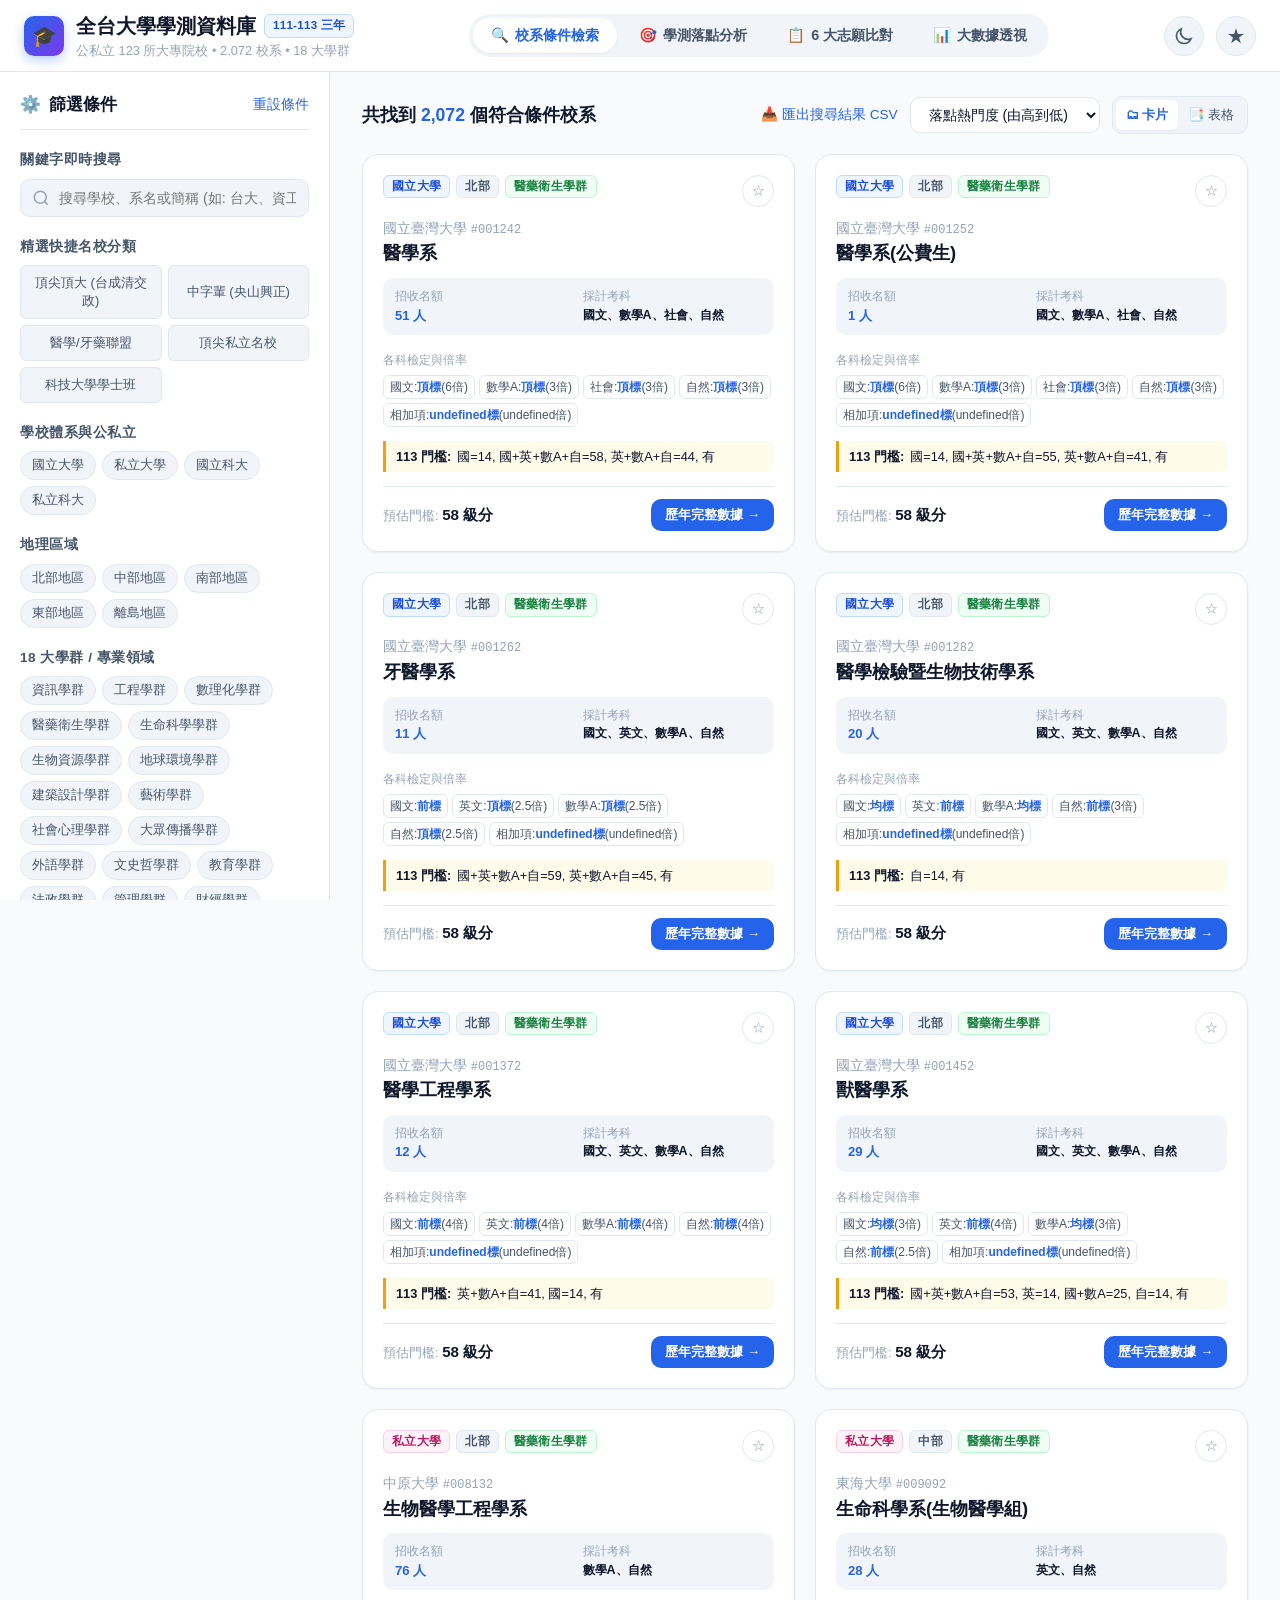
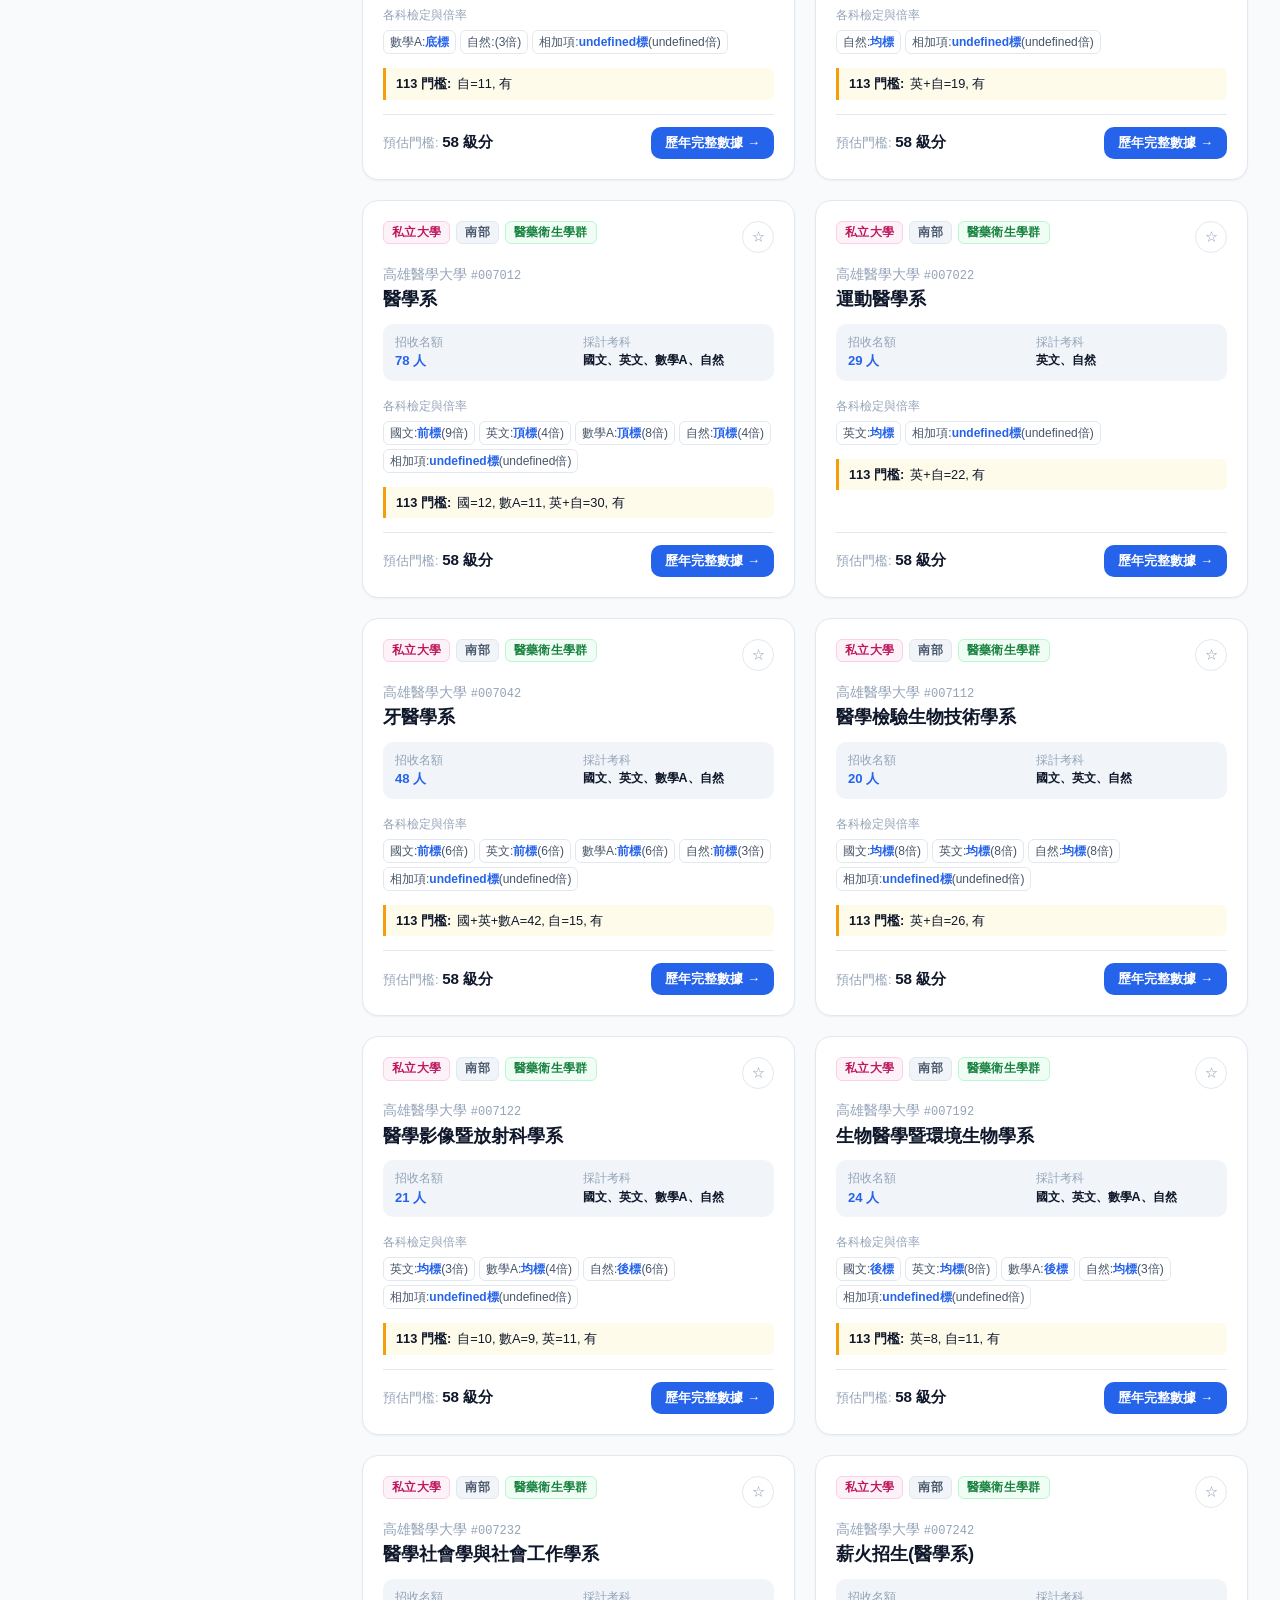
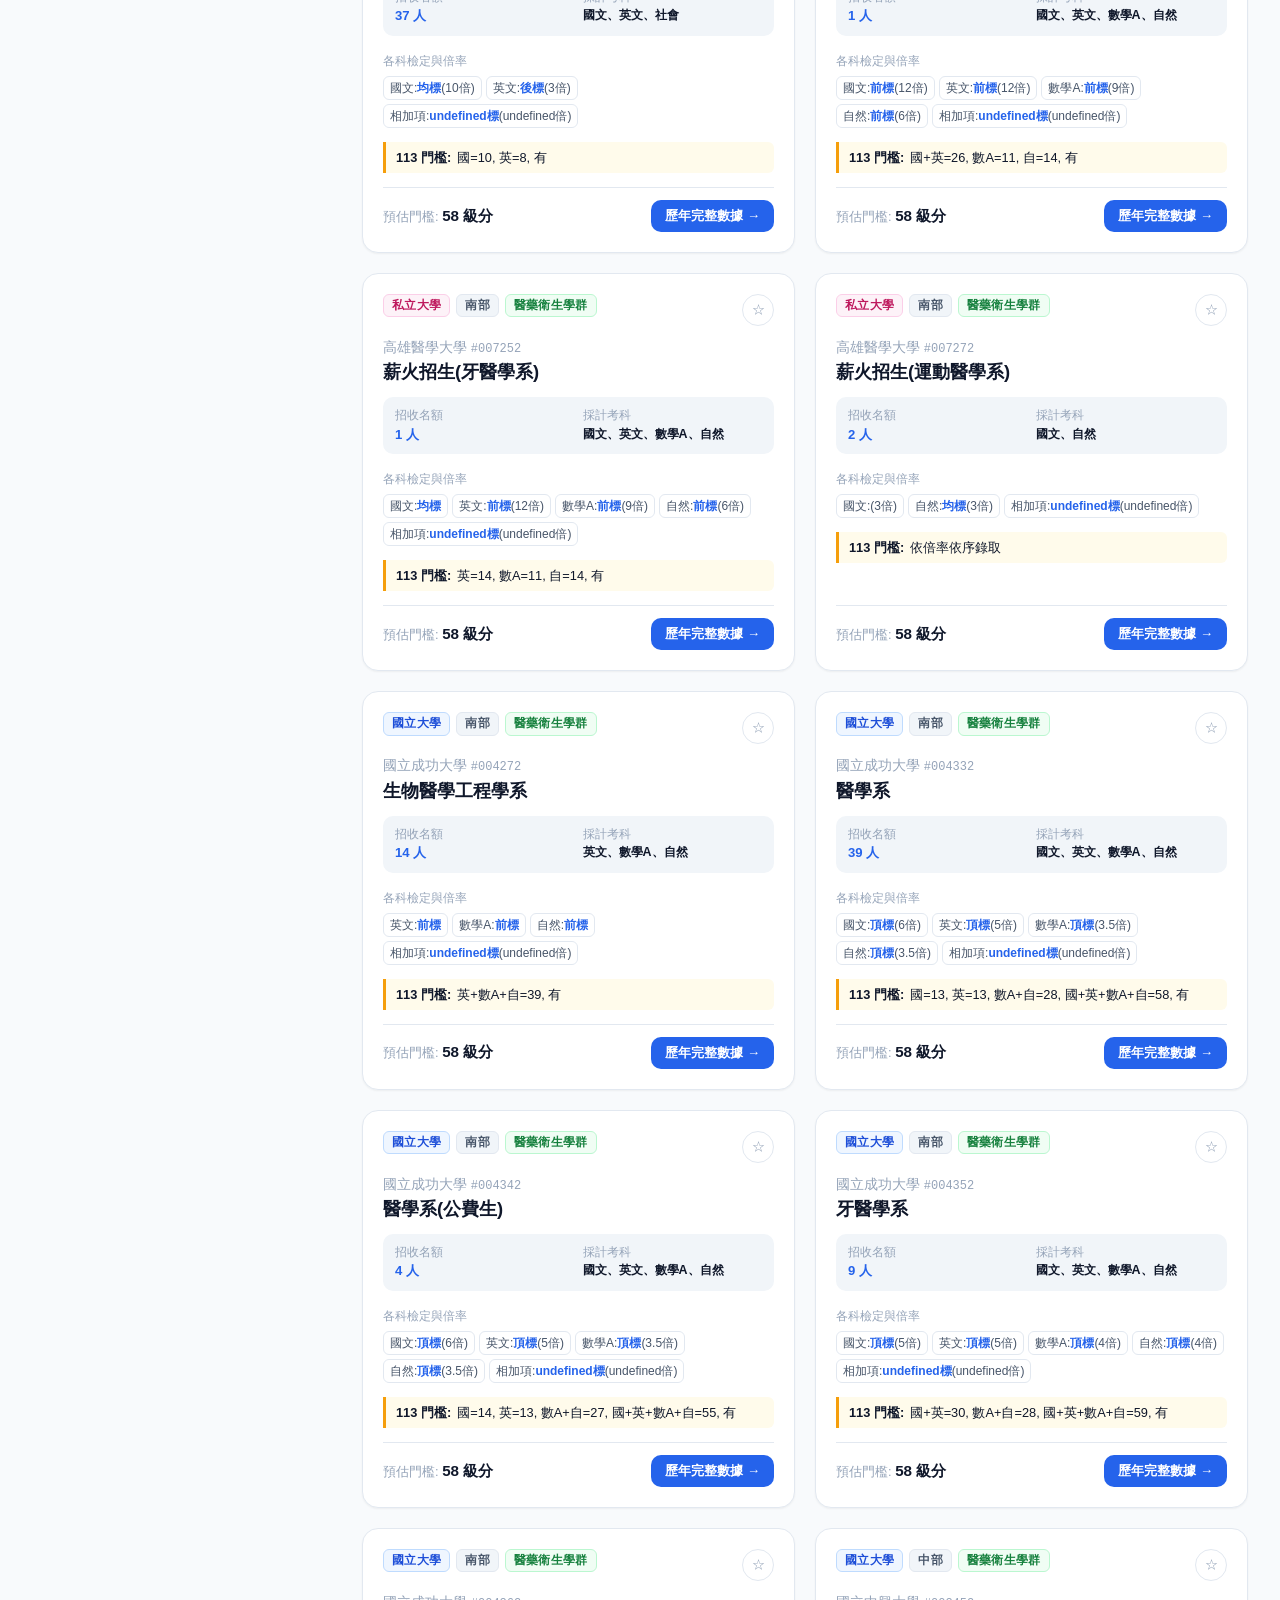
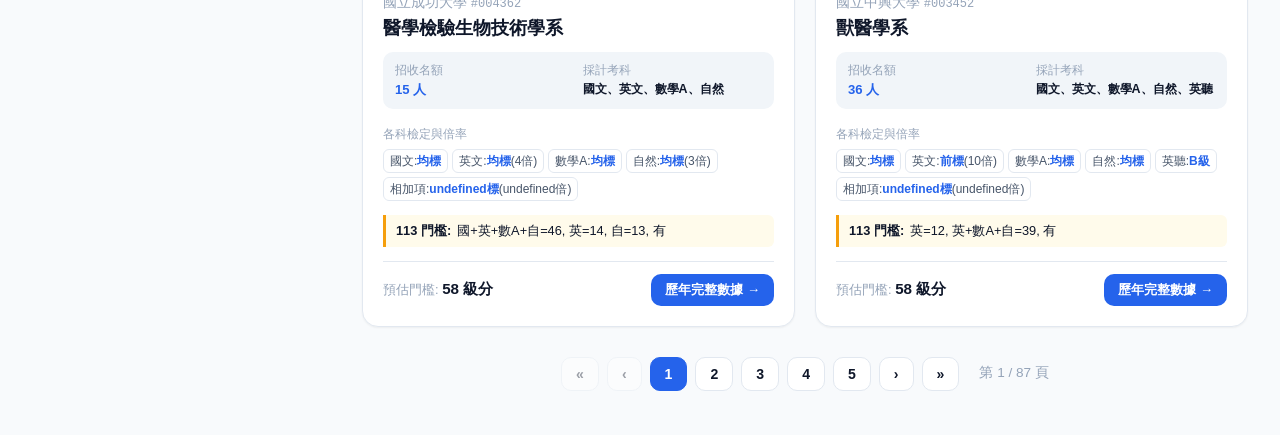
==== index.html @ d37ef6a9 "Add files via upload v2 with index.html" ====
<!DOCTYPE html>
<html lang="zh-TW" data-theme="light">
<head>
  <meta charset="UTF-8">
  <meta name="viewport" content="width=device-width, initial-scale=1.0, maximum-scale=5.0, viewport-fit=cover">
  <title>全台大專院校近三年學測錄取成績與科系標準資料庫</title>
  <meta name="description" content="完整收錄全台123所公私立大學、2,072個科系近三年（111-113學年度）學測檢定標準、篩選倍率、最低錄取門檻與超額篩選級分，提供多樣性條件篩選與智能落點分析。">
  <link rel="stylesheet" href="css/style.css">
  <link rel="icon" href="data:image/svg+xml,<svg xmlns=%22http://www.w3.org/2000/svg%22 viewBox=%220 0 100 100%22><text y=%22.9em%22 font-size=%2290%22>🎓</text></svg>">
</head>
<body>

  <!-- Top Navbar -->
  <header class="navbar">
    <div class="brand">
      <div class="brand-icon">🎓</div>
      <div>
        <div class="brand-title">
          全台大學學測資料庫
          <span class="badge badge-public badge-year">111-113 三年</span>
        </div>
        <div class="brand-subtitle">公私立 123 所大專院校 • 2,072 校系 • 18 大學群</div>
      </div>
    </div>

    <!-- Desktop Navigation Tabs -->
    <nav class="nav-tabs desktop-only">
      <button class="nav-tab active" data-tab="browse" onclick="window.app.setTab('browse')">
        <span>🔍</span> 校系條件檢索
      </button>
      <button class="nav-tab" data-tab="matcher" onclick="window.app.setTab('matcher')">
        <span>🎯</span> 學測落點分析
      </button>
      <button class="nav-tab" data-tab="wishlist" onclick="window.app.setTab('wishlist')">
        <span>📋</span> 6 大志願比對
      </button>
      <button class="nav-tab" data-tab="analytics" onclick="window.app.setTab('analytics')">
        <span>📊</span> 大數據透視
      </button>
    </nav>

    <!-- Right Actions -->
    <div class="nav-actions">
      <!-- Mobile Filter Trigger in Header -->
      <button class="btn-icon mobile-only" id="mobile-filter-toggle" title="開啟篩選條件" onclick="window.app.toggleMobileSidebar()">
        <span style="font-size: 1.05rem;">⚡</span>
        <span class="badge-counter" id="mobile-filter-badge" style="display: none;">0</span>
      </button>

      <!-- Theme Switcher -->
      <button class="btn-icon" id="theme-btn" title="切換深淺色外觀" onclick="window.app.toggleTheme()">
        <svg id="theme-icon" width="20" height="20" viewBox="0 0 24 24" fill="none"></svg>
      </button>

      <!-- Wishlist Drawer Button (Desktop) -->
      <button class="btn-icon desktop-only" title="查看 6 個志願清單" onclick="window.app.openWishlistDrawer()">
        <span style="font-size: 1.1rem;">★</span>
        <span class="badge-counter" id="wishlist-badge" style="display: none;">0</span>
      </button>
    </div>
  </header>

  <!-- Backdrop overlay for mobile sidebar -->
  <div class="sidebar-backdrop" id="sidebar-backdrop" onclick="window.app.closeMobileSidebar()"></div>

  <!-- Main Application Layout -->
  <div class="app-container">
    
    <!-- Sidebar Multi-Criteria Filters -->
    <aside class="sidebar" id="sidebar">
      <div class="sidebar-header">
        <div class="sidebar-title">
          <span>⚙️</span> 篩選條件
        </div>
        <div style="display: flex; align-items: center; gap: 10px;">
          <button class="btn-link" onclick="window.app.resetAllFilters()">重設條件</button>
          <button class="modal-close mobile-only" onclick="window.app.closeMobileSidebar()" aria-label="關閉選單">✕</button>
        </div>
      </div>

      <!-- 1. Keyword Search -->
      <div class="filter-section">
        <label class="filter-label">關鍵字即時搜尋</label>
        <div class="search-input-wrap">
          <svg width="18" height="18" viewBox="0 0 24 24" fill="none" stroke="currentColor" stroke-width="2">
            <circle cx="11" cy="11" r="8"></circle>
            <line x1="21" y1="21" x2="16.65" y2="16.65"></line>
          </svg>
          <input type="text" id="search-input" class="search-input" placeholder="搜尋學校、系名或簡稱 (如: 台大、資工)...">
        </div>
      </div>

      <!-- 2. Fast Presets -->
      <div class="filter-section">
        <label class="filter-label">精選快捷名校分類</label>
        <div class="preset-grid">
          <button class="preset-btn" onclick="window.app.onTogglePreset('top5', this)">頂尖頂大 (台成清交政)</button>
          <button class="preset-btn" onclick="window.app.onTogglePreset('central4', this)">中字輩 (央山興正)</button>
          <button class="preset-btn" onclick="window.app.onTogglePreset('med', this)">醫學/牙藥聯盟</button>
          <button class="preset-btn" onclick="window.app.onTogglePreset('top_private', this)">頂尖私立名校</button>
          <button class="preset-btn" onclick="window.app.onTogglePreset('tech', this)">科技大學學士班</button>
        </div>
      </div>

      <!-- 3. School Types -->
      <div class="filter-section">
        <label class="filter-label">學校體系與公私立</label>
        <div class="filter-pills">
          <button class="pill-btn" onclick="window.app.onToggleType('國立大學', this)">國立大學</button>
          <button class="pill-btn" onclick="window.app.onToggleType('私立大學', this)">私立大學</button>
          <button class="pill-btn" onclick="window.app.onToggleType('國立科技大學', this)">國立科大</button>
          <button class="pill-btn" onclick="window.app.onToggleType('私立科技大學', this)">私立科大</button>
        </div>
      </div>

      <!-- 4. Geographic Region -->
      <div class="filter-section">
        <label class="filter-label">地理區域</label>
        <div class="filter-pills">
          <button class="pill-btn" onclick="window.app.onToggleRegion('北部', this)">北部地區</button>
          <button class="pill-btn" onclick="window.app.onToggleRegion('中部', this)">中部地區</button>
          <button class="pill-btn" onclick="window.app.onToggleRegion('南部', this)">南部地區</button>
          <button class="pill-btn" onclick="window.app.onToggleRegion('東部', this)">東部地區</button>
          <button class="pill-btn" onclick="window.app.onToggleRegion('離島', this)">離島地區</button>
        </div>
      </div>

      <!-- 5. 18 Academic Groups -->
      <div class="filter-section">
        <label class="filter-label">18 大學群 / 專業領域</label>
        <div class="filter-pills" id="group-filter-pills"></div>
      </div>

      <!-- 6. Tested Subjects -->
      <div class="filter-section">
        <div class="filter-label">
          <span>採計考科組合</span>
        </div>
        <div class="subject-grid">
          <label class="subject-checkbox-card" onclick="window.app.onToggleSubject('國文', this)">
            <input type="checkbox" style="pointer-events: none;"> 國文
          </label>
          <label class="subject-checkbox-card" onclick="window.app.onToggleSubject('英文', this)">
            <input type="checkbox" style="pointer-events: none;"> 英文
          </label>
          <label class="subject-checkbox-card" onclick="window.app.onToggleSubject('數學A', this)">
            <input type="checkbox" style="pointer-events: none;"> 數A
          </label>
          <label class="subject-checkbox-card" onclick="window.app.onToggleSubject('數學B', this)">
            <input type="checkbox" style="pointer-events: none;"> 數B
          </label>
          <label class="subject-checkbox-card" onclick="window.app.onToggleSubject('社會', this)">
            <input type="checkbox" style="pointer-events: none;"> 社會
          </label>
          <label class="subject-checkbox-card" onclick="window.app.onToggleSubject('自然', this)">
            <input type="checkbox" style="pointer-events: none;"> 自然
          </label>
        </div>
      </div>

      <!-- 7. Standards Limit -->
      <div class="filter-section">
        <label class="filter-label">檢定標準門檻上限</label>
        <div class="filter-pills">
          <button class="pill-btn active" onclick="document.querySelectorAll('#sidebar .pill-btn-std').forEach(b=>b.classList.remove('active')); this.classList.add('active'); window.app.filterEngine.setMaxStandard('all'); window.app.render();">不限</button>
          <button class="pill-btn pill-btn-std" onclick="document.querySelectorAll('#sidebar .pill-btn-std').forEach(b=>b.classList.remove('active')); this.classList.add('active'); window.app.filterEngine.setMaxStandard('均'); window.app.render();">均標以內</button>
          <button class="pill-btn pill-btn-std" onclick="document.querySelectorAll('#sidebar .pill-btn-std').forEach(b=>b.classList.remove('active')); this.classList.add('active'); window.app.filterEngine.setMaxStandard('前'); window.app.render();">前標以內</button>
        </div>
      </div>

      <!-- 8. Score Slider -->
      <div class="filter-section">
        <div class="filter-label">
          <span>綜合預估級分</span>
          <span id="score-val-label" class="highlight">0 級分以上</span>
        </div>
        <div class="slider-group">
          <input type="range" id="score-range" min="0" max="55" step="1" value="0">
          <div class="slider-val">
            <span>0</span>
            <span>20</span>
            <span>40</span>
            <span>55+</span>
          </div>
        </div>
      </div>

      <div style="margin-top: auto; padding-top: 16px; border-top: 1px solid var(--border-color); font-size: 0.78rem; color: var(--text-muted); line-height: 1.6;">
        資料來源：教育部統計處、大學甄選入學委員會（CAC）歷年篩選標準一覽表，包含 111-113 學年度完整資料。
      </div>

      <!-- Mobile Sticky Apply Button inside drawer -->
      <div class="sidebar-mobile-footer mobile-only">
        <button class="btn-primary-large" style="width: 100%; padding: 12px;" onclick="window.app.closeMobileSidebar()">
          確認並檢視結果
        </button>
      </div>
    </aside>

    <!-- Main Content Container -->
    <main class="main-content" id="main-container">
      <div class="loading-spinner">
        <div class="spinner"></div>
        <p>正在載入全台大專院校完整學測資料庫...</p>
      </div>
    </main>

  </div>

  <!-- Mobile Floating Filter Button (Only in Browse tab) -->
  <button class="mobile-filter-fab mobile-only" id="mobile-filter-fab" onclick="window.app.openMobileSidebar()">
    <span>⚡</span> 條件篩選
    <span class="fab-badge" id="mobile-fab-badge" style="display: none;">0</span>
  </button>

  <!-- Mobile Bottom Navigation Bar -->
  <nav class="bottom-nav mobile-only">
    <button class="bottom-nav-item active" data-tab="browse" onclick="window.app.setTab('browse')">
      <span class="nav-icon">🔍</span>
      <span class="nav-text">查校系</span>
    </button>
    <button class="bottom-nav-item" data-tab="matcher" onclick="window.app.setTab('matcher')">
      <span class="nav-icon">🎯</span>
      <span class="nav-text">落點分析</span>
    </button>
    <button class="bottom-nav-item" data-tab="wishlist" onclick="window.app.setTab('wishlist')">
      <span class="nav-icon">★
        <span class="badge-counter" id="mobile-bottom-wishlist-badge" style="display: none;">0</span>
      </span>
      <span class="nav-text">6志願</span>
    </button>
    <button class="bottom-nav-item" data-tab="analytics" onclick="window.app.setTab('analytics')">
      <span class="nav-icon">📊</span>
      <span class="nav-text">大數據</span>
    </button>
  </nav>

  <!-- Department Detail Modal -->
  <div class="modal-overlay" id="detail-modal">
    <div class="modal-container" id="modal-content"></div>
  </div>

  <!-- Preloaded Datasets (Offline & GitHub Pages Zero-CORS Instant Load) -->
  <script src="data/schools.js"></script>
  <script src="data/departments.js"></script>

  <!-- Core Scripts -->
  <script src="js/filter.js"></script>
  <script src="js/matcher.js"></script>
  <script src="js/wishlist.js"></script>
  <script src="js/export.js"></script>
  <script src="js/app.js"></script>

</body>
</html>
---- css/style.css ----
/* ==========================================================================
   Taiwan GSAT University Admission Database - Modern CSS System
   ========================================================================== */

:root {
  /* Color Palette - Light Mode */
  --bg-primary: #f8fafc;
  --bg-secondary: #ffffff;
  --bg-tertiary: #f1f5f9;
  --bg-card: #ffffff;
  --bg-card-hover: #f8fafc;
  --bg-overlay: rgba(15, 23, 42, 0.6);
  
  --text-primary: #0f172a;
  --text-secondary: #475569;
  --text-muted: #94a3b8;
  --text-inverse: #ffffff;
  
  --border-color: #e2e8f0;
  --border-focus: #3b82f6;
  
  --primary: #2563eb;
  --primary-hover: #1d4ed8;
  --primary-light: #eff6ff;
  
  --success: #10b981;
  --success-bg: #ecfdf5;
  --warning: #f59e0b;
  --warning-bg: #fffbeb;
  --danger: #ef4444;
  --danger-bg: #fef2f2;
  --info: #06b6d4;
  --info-bg: #ecfeff;
  
  --shadow-sm: 0 1px 2px 0 rgb(0 0 0 / 0.05);
  --shadow-md: 0 4px 6px -1px rgb(0 0 0 / 0.1), 0 2px 4px -2px rgb(0 0 0 / 0.1);
  --shadow-lg: 0 10px 15px -3px rgb(0 0 0 / 0.1), 0 4px 6px -4px rgb(0 0 0 / 0.1);
  --shadow-xl: 0 20px 25px -5px rgb(0 0 0 / 0.1), 0 8px 10px -6px rgb(0 0 0 / 0.1);

  --radius-sm: 6px;
  --radius-md: 10px;
  --radius-lg: 16px;
  --radius-full: 9999px;

  --font-sans: -apple-system, BlinkMacSystemFont, "Segoe UI", Roboto, "PingFang TC", "Microsoft JhengHei", sans-serif;
  --header-height: 72px;
}

[data-theme="dark"] {
  --bg-primary: #090d16;
  --bg-secondary: #0f172a;
  --bg-tertiary: #1e293b;
  --bg-card: #131d31;
  --bg-card-hover: #1e293b;
  --bg-overlay: rgba(0, 0, 0, 0.75);
  
  --text-primary: #f8fafc;
  --text-secondary: #cbd5e1;
  --text-muted: #64748b;
  
  --border-color: #334155;
  --border-focus: #60a5fa;
  
  --primary: #3b82f6;
  --primary-hover: #60a5fa;
  --primary-light: rgba(59, 130, 246, 0.15);
  
  --success-bg: rgba(16, 185, 129, 0.15);
  --warning-bg: rgba(245, 158, 11, 0.15);
  --danger-bg: rgba(239, 68, 68, 0.15);
  --info-bg: rgba(6, 182, 212, 0.15);
}

/* Reset & Base */
* {
  box-sizing: border-box;
  margin: 0;
  padding: 0;
}

body {
  font-family: var(--font-sans);
  background-color: var(--bg-primary);
  color: var(--text-primary);
  line-height: 1.5;
  transition: background-color 0.3s ease, color 0.3s ease;
  overflow-x: hidden;
}

a {
  color: var(--primary);
  text-decoration: none;
  transition: color 0.2s;
}
a:hover {
  text-decoration: underline;
}

/* Header & Navbar */
.navbar {
  position: sticky;
  top: 0;
  z-index: 100;
  height: var(--header-height);
  background: rgba(var(--bg-secondary), 0.85);
  background-color: var(--bg-secondary);
  backdrop-filter: blur(12px);
  border-bottom: 1px solid var(--border-color);
  display: flex;
  align-items: center;
  justify-content: space-between;
  padding: 0 24px;
}

.brand {
  display: flex;
  align-items: center;
  gap: 12px;
}

.brand-icon {
  width: 40px;
  height: 40px;
  border-radius: var(--radius-md);
  background: linear-gradient(135deg, #2563eb, #7c3aed);
  display: flex;
  align-items: center;
  justify-content: center;
  color: #fff;
  font-size: 20px;
  font-weight: 700;
  box-shadow: 0 4px 12px rgba(37, 99, 235, 0.3);
}

.brand-title {
  font-size: 1.25rem;
  font-weight: 700;
  color: var(--text-primary);
  display: flex;
  align-items: center;
  gap: 8px;
}

.brand-subtitle {
  font-size: 0.8rem;
  color: var(--text-muted);
  font-weight: 400;
}

.nav-tabs {
  display: flex;
  align-items: center;
  background: var(--bg-tertiary);
  padding: 4px;
  border-radius: var(--radius-full);
  gap: 4px;
}

.nav-tab {
  padding: 8px 18px;
  border-radius: var(--radius-full);
  font-size: 0.9rem;
  font-weight: 600;
  color: var(--text-secondary);
  background: transparent;
  border: none;
  cursor: pointer;
  display: flex;
  align-items: center;
  gap: 6px;
  transition: all 0.2s ease;
}

.nav-tab:hover {
  color: var(--text-primary);
}

.nav-tab.active {
  background: var(--bg-secondary);
  color: var(--primary);
  box-shadow: var(--shadow-sm);
}

.nav-actions {
  display: flex;
  align-items: center;
  gap: 12px;
}

.btn-icon {
  width: 40px;
  height: 40px;
  border-radius: var(--radius-full);
  background: var(--bg-tertiary);
  border: 1px solid var(--border-color);
  color: var(--text-secondary);
  display: flex;
  align-items: center;
  justify-content: center;
  cursor: pointer;
  position: relative;
  transition: all 0.2s ease;
}

.btn-icon:hover {
  background: var(--bg-card-hover);
  color: var(--text-primary);
  border-color: var(--border-focus);
}

.badge-counter {
  position: absolute;
  top: -4px;
  right: -4px;
  background: var(--danger);
  color: #fff;
  font-size: 0.7rem;
  font-weight: 700;
  min-width: 18px;
  height: 18px;
  border-radius: 9px;
  display: flex;
  align-items: center;
  justify-content: center;
  padding: 0 4px;
}

/* App Container */
.app-container {
  display: flex;
  min-height: calc(100vh - var(--header-height));
  position: relative;
}

/* Sidebar Filters */
.sidebar {
  width: 330px;
  flex-shrink: 0;
  background: var(--bg-secondary);
  border-right: 1px solid var(--border-color);
  padding: 20px;
  height: calc(100vh - var(--header-height));
  position: sticky;
  top: var(--header-height);
  overflow-y: auto;
  display: flex;
  flex-direction: column;
  gap: 20px;
}

.sidebar-header {
  display: flex;
  align-items: center;
  justify-content: space-between;
  padding-bottom: 12px;
  border-bottom: 1px solid var(--border-color);
}

.sidebar-title {
  font-size: 1.05rem;
  font-weight: 700;
  display: flex;
  align-items: center;
  gap: 8px;
}

.btn-link {
  background: none;
  border: none;
  color: var(--primary);
  font-size: 0.85rem;
  cursor: pointer;
  font-weight: 500;
}
.btn-link:hover {
  text-decoration: underline;
}

.filter-section {
  display: flex;
  flex-direction: column;
  gap: 8px;
}

.filter-label {
  font-size: 0.85rem;
  font-weight: 700;
  color: var(--text-secondary);
  text-transform: uppercase;
  letter-spacing: 0.5px;
  display: flex;
  justify-content: space-between;
}

.search-input-wrap {
  position: relative;
  display: flex;
  align-items: center;
}

.search-input-wrap svg {
  position: absolute;
  left: 12px;
  color: var(--text-muted);
  pointer-events: none;
}

.search-input {
  width: 100%;
  padding: 10px 12px 10px 38px;
  border-radius: var(--radius-md);
  border: 1px solid var(--border-color);
  background: var(--bg-tertiary);
  color: var(--text-primary);
  font-size: 0.9rem;
  outline: none;
  transition: all 0.2s ease;
}

.search-input:focus {
  border-color: var(--primary);
  background: var(--bg-secondary);
  box-shadow: 0 0 0 3px var(--primary-light);
}

/* Filter Tag Pills */
.filter-pills {
  display: flex;
  flex-wrap: wrap;
  gap: 6px;
}

.pill-btn {
  padding: 5px 11px;
  border-radius: var(--radius-full);
  font-size: 0.8rem;
  border: 1px solid var(--border-color);
  background: var(--bg-tertiary);
  color: var(--text-secondary);
  cursor: pointer;
  transition: all 0.15s ease;
  user-select: none;
}

.pill-btn:hover {
  background: var(--border-color);
  color: var(--text-primary);
}

.pill-btn.active {
  background: var(--primary);
  color: #fff;
  border-color: var(--primary);
  font-weight: 600;
}

/* Quick Tier Presets */
.preset-grid {
  display: grid;
  grid-template-columns: repeat(2, 1fr);
  gap: 6px;
}

.preset-btn {
  padding: 8px 10px;
  background: var(--bg-tertiary);
  border: 1px solid var(--border-color);
  border-radius: var(--radius-sm);
  font-size: 0.82rem;
  color: var(--text-secondary);
  cursor: pointer;
  text-align: center;
  transition: all 0.15s ease;
}

.preset-btn:hover {
  background: var(--bg-card-hover);
  border-color: var(--primary);
  color: var(--primary);
}

.preset-btn.active {
  background: var(--primary-light);
  border-color: var(--primary);
  color: var(--primary);
  font-weight: 700;
}

/* Subject Filter Checkboxes */
.subject-grid {
  display: grid;
  grid-template-columns: repeat(3, 1fr);
  gap: 6px;
}

.subject-checkbox-card {
  display: flex;
  align-items: center;
  gap: 6px;
  padding: 6px 8px;
  background: var(--bg-tertiary);
  border: 1px solid var(--border-color);
  border-radius: var(--radius-sm);
  cursor: pointer;
  font-size: 0.85rem;
  font-weight: 500;
  user-select: none;
  transition: all 0.15s ease;
}

.subject-checkbox-card:hover {
  border-color: var(--border-focus);
}

.subject-checkbox-card input {
  accent-color: var(--primary);
}

.subject-checkbox-card.checked {
  background: var(--primary-light);
  border-color: var(--primary);
  color: var(--primary);
  font-weight: 600;
}

/* Range Slider */
.slider-group {
  display: flex;
  flex-direction: column;
  gap: 6px;
}

.slider-val {
  display: flex;
  justify-content: space-between;
  font-size: 0.85rem;
  color: var(--text-muted);
}

.slider-val span.highlight {
  color: var(--primary);
  font-weight: 700;
}

input[type=range] {
  width: 100%;
  accent-color: var(--primary);
  cursor: pointer;
}

/* Main Content Area */
.main-content {
  flex: 1;
  padding: 24px 32px;
  overflow-y: auto;
  min-width: 0;
}

/* Top Toolbar */
.toolbar {
  display: flex;
  align-items: center;
  justify-content: space-between;
  margin-bottom: 20px;
  flex-wrap: wrap;
  gap: 16px;
}

.toolbar-left {
  display: flex;
  align-items: center;
  gap: 12px;
}

.result-count {
  font-size: 1.1rem;
  font-weight: 700;
  color: var(--text-primary);
}

.result-count span {
  color: var(--primary);
}

.active-filter-tags {
  display: flex;
  flex-wrap: wrap;
  gap: 6px;
}

.tag-badge {
  display: inline-flex;
  align-items: center;
  gap: 4px;
  padding: 3px 8px;
  background: var(--primary-light);
  color: var(--primary);
  border-radius: var(--radius-sm);
  font-size: 0.78rem;
  font-weight: 600;
}

.tag-badge button {
  background: none;
  border: none;
  color: var(--primary);
  cursor: pointer;
  font-size: 11px;
}

.toolbar-right {
  display: flex;
  align-items: center;
  gap: 12px;
}

.select-dropdown {
  padding: 8px 14px;
  border-radius: var(--radius-md);
  border: 1px solid var(--border-color);
  background: var(--bg-secondary);
  color: var(--text-primary);
  font-size: 0.88rem;
  outline: none;
  cursor: pointer;
}

.view-toggle {
  display: flex;
  background: var(--bg-tertiary);
  border-radius: var(--radius-md);
  padding: 3px;
  border: 1px solid var(--border-color);
}

.view-btn {
  padding: 6px 10px;
  border-radius: var(--radius-sm);
  background: transparent;
  border: none;
  color: var(--text-secondary);
  cursor: pointer;
  display: flex;
  align-items: center;
  gap: 4px;
  font-size: 0.82rem;
}

.view-btn.active {
  background: var(--bg-secondary);
  color: var(--primary);
  font-weight: 600;
  box-shadow: var(--shadow-sm);
}

/* Department Cards Grid */
.cards-grid {
  display: grid;
  grid-template-columns: repeat(auto-fill, minmax(360px, 1fr));
  gap: 20px;
}

.dept-card {
  background: var(--bg-card);
  border: 1px solid var(--border-color);
  border-radius: var(--radius-lg);
  padding: 20px;
  display: flex;
  flex-direction: column;
  justify-content: space-between;
  box-shadow: var(--shadow-sm);
  transition: all 0.2s ease;
  position: relative;
  overflow: hidden;
}

.dept-card:hover {
  transform: translateY(-2px);
  box-shadow: var(--shadow-lg);
  border-color: var(--border-focus);
}

.dept-card-top {
  display: flex;
  align-items: flex-start;
  justify-content: space-between;
  margin-bottom: 12px;
}

.school-badge-group {
  display: flex;
  align-items: center;
  gap: 6px;
  flex-wrap: wrap;
}

.badge {
  padding: 2px 8px;
  border-radius: var(--radius-sm);
  font-size: 0.72rem;
  font-weight: 600;
  letter-spacing: 0.3px;
}

.badge-public {
  background: #eff6ff;
  color: #1d4ed8;
  border: 1px solid #bfdbfe;
}
[data-theme="dark"] .badge-public {
  background: rgba(37, 99, 235, 0.2);
  color: #93c5fd;
  border-color: #1e40af;
}

.badge-private {
  background: #fdf2f8;
  color: #be185d;
  border: 1px solid #fbcfe8;
}
[data-theme="dark"] .badge-private {
  background: rgba(190, 24, 93, 0.2);
  color: #f472b6;
  border-color: #831843;
}

.badge-region {
  background: var(--bg-tertiary);
  color: var(--text-secondary);
  border: 1px solid var(--border-color);
}

.badge-group {
  background: #f0fdf4;
  color: #15803d;
  border: 1px solid #bbf7d0;
}
[data-theme="dark"] .badge-group {
  background: rgba(22, 101, 52, 0.2);
  color: #86efac;
  border-color: #14532d;
}

.btn-wishlist {
  background: transparent;
  border: 1px solid var(--border-color);
  width: 32px;
  height: 32px;
  border-radius: var(--radius-full);
  display: flex;
  align-items: center;
  justify-content: center;
  cursor: pointer;
  color: var(--text-muted);
  transition: all 0.2s ease;
}

.btn-wishlist:hover {
  color: var(--danger);
  border-color: var(--danger);
  transform: scale(1.1);
}

.btn-wishlist.active {
  background: var(--danger-bg);
  border-color: var(--danger);
  color: var(--danger);
}

.dept-header {
  margin-bottom: 12px;
}

.dept-school-name {
  font-size: 0.85rem;
  color: var(--text-muted);
  font-weight: 500;
  margin-bottom: 2px;
}

.dept-title {
  font-size: 1.15rem;
  font-weight: 700;
  color: var(--text-primary);
  line-height: 1.35;
}

.dept-code {
  font-size: 0.75rem;
  color: var(--text-muted);
  font-family: monospace;
}

.dept-info-grid {
  display: grid;
  grid-template-columns: repeat(2, 1fr);
  gap: 8px;
  background: var(--bg-tertiary);
  padding: 10px 12px;
  border-radius: var(--radius-md);
  margin-bottom: 12px;
  font-size: 0.82rem;
}

.info-item {
  display: flex;
  flex-direction: column;
}

.info-label {
  font-size: 0.72rem;
  color: var(--text-muted);
}

.info-value {
  font-weight: 600;
  color: var(--text-primary);
}

.dept-standards-preview {
  margin-bottom: 14px;
}

.std-pills {
  display: flex;
  flex-wrap: wrap;
  gap: 4px;
  margin-top: 4px;
}

.std-pill {
  font-size: 0.75rem;
  padding: 2px 6px;
  background: var(--bg-secondary);
  border: 1px solid var(--border-color);
  border-radius: var(--radius-sm);
  color: var(--text-secondary);
}

.std-pill strong {
  color: var(--primary);
}

.cutoff-preview {
  background: var(--warning-bg);
  border-left: 3px solid var(--warning);
  padding: 6px 10px;
  border-radius: 0 var(--radius-sm) var(--radius-sm) 0;
  font-size: 0.8rem;
  color: var(--text-primary);
  margin-bottom: 14px;
  display: flex;
  align-items: center;
  gap: 6px;
}

.dept-card-footer {
  display: flex;
  align-items: center;
  justify-content: space-between;
  border-top: 1px solid var(--border-color);
  padding-top: 12px;
}

.btn-detail {
  padding: 7px 14px;
  border-radius: var(--radius-md);
  background: var(--primary);
  color: #fff;
  border: none;
  font-size: 0.82rem;
  font-weight: 600;
  cursor: pointer;
  transition: background 0.2s;
}

.btn-detail:hover {
  background: var(--primary-hover);
}

/* Compact Table View */
.table-wrap {
  width: 100%;
  overflow-x: auto;
  background: var(--bg-card);
  border-radius: var(--radius-lg);
  border: 1px solid var(--border-color);
  box-shadow: var(--shadow-sm);
}

.data-table {
  width: 100%;
  border-collapse: collapse;
  text-align: left;
  font-size: 0.88rem;
}

.data-table th {
  background: var(--bg-tertiary);
  color: var(--text-secondary);
  font-weight: 700;
  padding: 12px 16px;
  border-bottom: 1px solid var(--border-color);
  white-space: nowrap;
}

.data-table td {
  padding: 12px 16px;
  border-bottom: 1px solid var(--border-color);
  vertical-align: middle;
}

.data-table tr:hover td {
  background: var(--bg-card-hover);
}

/* Matcher & Predictor View */
.matcher-container {
  max-width: 1100px;
  margin: 0 auto;
  display: flex;
  flex-direction: column;
  gap: 24px;
}

.matcher-card {
  background: var(--bg-card);
  border: 1px solid var(--border-color);
  border-radius: var(--radius-lg);
  padding: 24px;
  box-shadow: var(--shadow-sm);
}

.matcher-card-title {
  font-size: 1.25rem;
  font-weight: 700;
  margin-bottom: 6px;
  display: flex;
  align-items: center;
  gap: 8px;
}

.matcher-card-desc {
  font-size: 0.88rem;
  color: var(--text-muted);
  margin-bottom: 20px;
}

.score-inputs-grid {
  display: grid;
  grid-template-columns: repeat(auto-fit, minmax(130px, 1fr));
  gap: 14px;
  margin-bottom: 20px;
}

.score-input-item {
  display: flex;
  flex-direction: column;
  gap: 6px;
}

.score-input-label {
  font-size: 0.85rem;
  font-weight: 700;
  color: var(--text-secondary);
  display: flex;
  justify-content: space-between;
}

.score-input-box {
  width: 100%;
  padding: 10px;
  border-radius: var(--radius-md);
  border: 1px solid var(--border-color);
  background: var(--bg-tertiary);
  color: var(--text-primary);
  font-size: 1.1rem;
  font-weight: 700;
  text-align: center;
  outline: none;
  transition: all 0.2s ease;
}

.score-input-box:focus {
  border-color: var(--primary);
  background: var(--bg-secondary);
  box-shadow: 0 0 0 3px var(--primary-light);
}

.btn-primary-large {
  padding: 12px 28px;
  border-radius: var(--radius-md);
  background: linear-gradient(135deg, #2563eb, #3b82f6);
  color: #fff;
  font-size: 1rem;
  font-weight: 700;
  border: none;
  cursor: pointer;
  box-shadow: 0 4px 12px rgba(37, 99, 235, 0.3);
  transition: all 0.2s ease;
}

.btn-primary-large:hover {
  transform: translateY(-1px);
  box-shadow: 0 6px 16px rgba(37, 99, 235, 0.4);
}

.matcher-results-tabs {
  display: grid;
  grid-template-columns: repeat(3, 1fr);
  gap: 12px;
  margin-bottom: 20px;
}

.result-tab-card {
  padding: 16px;
  border-radius: var(--radius-md);
  border: 2px solid transparent;
  cursor: pointer;
  transition: all 0.2s ease;
  display: flex;
  align-items: center;
  justify-content: space-between;
}

.tab-dream {
  background: var(--danger-bg);
  border-color: rgba(239, 68, 68, 0.3);
  color: var(--danger);
}
.tab-dream.active {
  border-color: var(--danger);
  box-shadow: 0 0 0 2px var(--danger);
}

.tab-target {
  background: var(--success-bg);
  border-color: rgba(16, 185, 129, 0.3);
  color: var(--success);
}
.tab-target.active {
  border-color: var(--success);
  box-shadow: 0 0 0 2px var(--success);
}

.tab-safe {
  background: var(--info-bg);
  border-color: rgba(6, 182, 212, 0.3);
  color: var(--info);
}
.tab-safe.active {
  border-color: var(--info);
  box-shadow: 0 0 0 2px var(--info);
}

/* Modals & Drawers */
.modal-overlay {
  position: fixed;
  inset: 0;
  background: var(--bg-overlay);
  backdrop-filter: blur(4px);
  z-index: 200;
  display: flex;
  align-items: center;
  justify-content: center;
  padding: 20px;
  opacity: 0;
  pointer-events: none;
  transition: opacity 0.25s ease;
}

.modal-overlay.open {
  opacity: 1;
  pointer-events: auto;
}

.modal-container {
  background: var(--bg-secondary);
  border-radius: var(--radius-lg);
  border: 1px solid var(--border-color);
  max-width: 900px;
  width: 100%;
  max-height: 90vh;
  display: flex;
  flex-direction: column;
  box-shadow: var(--shadow-xl);
  transform: scale(0.95);
  transition: transform 0.25s ease;
}

.modal-overlay.open .modal-container {
  transform: scale(1);
}

.modal-header {
  padding: 20px 24px;
  border-bottom: 1px solid var(--border-color);
  display: flex;
  align-items: flex-start;
  justify-content: space-between;
}

.modal-body {
  padding: 24px;
  overflow-y: auto;
  display: flex;
  flex-direction: column;
  gap: 20px;
}

.modal-close {
  background: none;
  border: none;
  font-size: 1.5rem;
  color: var(--text-muted);
  cursor: pointer;
  width: 32px;
  height: 32px;
  display: flex;
  align-items: center;
  justify-content: center;
  border-radius: var(--radius-sm);
}
.modal-close:hover {
  background: var(--bg-tertiary);
  color: var(--text-primary);
}

/* Wishlist Drawer */
.wishlist-drawer {
  position: fixed;
  top: 0;
  right: -480px;
  width: 480px;
  height: 100vh;
  background: var(--bg-secondary);
  border-left: 1px solid var(--border-color);
  box-shadow: var(--shadow-xl);
  z-index: 250;
  transition: right 0.3s cubic-bezier(0.16, 1, 0.3, 1);
  display: flex;
  flex-direction: column;
}

.wishlist-drawer.open {
  right: 0;
}

.wishlist-header {
  padding: 20px;
  border-bottom: 1px solid var(--border-color);
  display: flex;
  align-items: center;
  justify-content: space-between;
}

.wishlist-body {
  flex: 1;
  padding: 20px;
  overflow-y: auto;
  display: flex;
  flex-direction: column;
  gap: 12px;
}

.wishlist-item {
  padding: 14px;
  border: 1px solid var(--border-color);
  background: var(--bg-card);
  border-radius: var(--radius-md);
  display: flex;
  justify-content: space-between;
  align-items: center;
  transition: all 0.2s ease;
}

.wishlist-item:hover {
  border-color: var(--border-focus);
}

.wishlist-footer {
  padding: 20px;
  border-top: 1px solid var(--border-color);
  display: flex;
  flex-direction: column;
  gap: 10px;
}

/* Pagination */
.pagination {
  display: flex;
  align-items: center;
  justify-content: center;
  gap: 8px;
  margin-top: 30px;
  margin-bottom: 20px;
}

.page-btn {
  padding: 8px 14px;
  border-radius: var(--radius-md);
  border: 1px solid var(--border-color);
  background: var(--bg-secondary);
  color: var(--text-primary);
  font-size: 0.88rem;
  font-weight: 600;
  cursor: pointer;
  transition: all 0.15s ease;
}

.page-btn:hover:not(:disabled) {
  background: var(--bg-card-hover);
  border-color: var(--primary);
  color: var(--primary);
}

.page-btn.active {
  background: var(--primary);
  color: #fff;
  border-color: var(--primary);
}

.page-btn:disabled {
  opacity: 0.4;
  cursor: not-allowed;
}

/* Loading State */
.loading-spinner {
  display: flex;
  flex-direction: column;
  align-items: center;
  justify-content: center;
  padding: 80px 20px;
  gap: 16px;
  color: var(--text-muted);
}

.spinner {
  width: 40px;
  height: 40px;
  border: 3px solid var(--border-color);
  border-top-color: var(--primary);
  border-radius: 50%;
  animation: spin 0.8s linear infinite;
}

@keyframes spin {
  to { transform: rotate(360deg); }
}

/* ==========================================================================
   Mobile-First & Responsive Adaptability Enhancements
   ========================================================================== */

/* Utility Visibility Classes */
.mobile-only {
  display: none !important;
}

.desktop-only {
  display: flex !important;
}

/* Sidebar Backdrop */
.sidebar-backdrop {
  position: fixed;
  inset: 0;
  background: var(--bg-overlay);
  backdrop-filter: blur(4px);
  z-index: 200;
  opacity: 0;
  pointer-events: none;
  transition: opacity 0.3s ease;
}

.sidebar-backdrop.active {
  opacity: 1;
  pointer-events: auto;
}

/* Mobile Sticky Footer inside Sidebar */
.sidebar-mobile-footer {
  position: sticky;
  bottom: 0;
  background: var(--bg-secondary);
  padding: 14px 0 6px;
  border-top: 1px solid var(--border-color);
  margin-top: auto;
  z-index: 5;
}

/* Mobile Floating Action Button for Filters */
.mobile-filter-fab {
  position: fixed;
  bottom: calc(75px + env(safe-area-inset-bottom, 0px));
  right: 18px;
  z-index: 110;
  background: linear-gradient(135deg, #2563eb, #1d4ed8);
  color: #fff;
  border: none;
  border-radius: var(--radius-full);
  padding: 12px 20px;
  font-size: 0.95rem;
  font-weight: 700;
  box-shadow: 0 6px 20px rgba(37, 99, 235, 0.4);
  display: none;
  align-items: center;
  gap: 8px;
  cursor: pointer;
  transition: all 0.2s cubic-bezier(0.16, 1, 0.3, 1);
  -webkit-tap-highlight-color: transparent;
}

.mobile-filter-fab:active {
  transform: scale(0.95);
}

.fab-badge {
  background: #ef4444;
  color: #fff;
  font-size: 0.75rem;
  font-weight: 800;
  min-width: 20px;
  height: 20px;
  border-radius: 10px;
  display: flex;
  align-items: center;
  justify-content: center;
  padding: 0 5px;
}

/* Mobile Bottom Navigation Bar */
.bottom-nav {
  display: none;
  position: fixed;
  bottom: 0;
  left: 0;
  right: 0;
  height: calc(60px + env(safe-area-inset-bottom, 0px));
  padding-bottom: env(safe-area-inset-bottom, 0px);
  background: var(--bg-secondary);
  border-top: 1px solid var(--border-color);
  z-index: 130;
  backdrop-filter: blur(16px);
  box-shadow: 0 -4px 16px rgba(0, 0, 0, 0.06);
  justify-content: space-around;
  align-items: center;
}

.bottom-nav-item {
  flex: 1;
  height: 100%;
  display: flex;
  flex-direction: column;
  align-items: center;
  justify-content: center;
  background: transparent;
  border: none;
  color: var(--text-muted);
  cursor: pointer;
  gap: 3px;
  transition: all 0.15s ease;
  -webkit-tap-highlight-color: transparent;
  user-select: none;
}

.bottom-nav-item .nav-icon {
  font-size: 1.25rem;
  line-height: 1;
  position: relative;
}

.bottom-nav-item .nav-text {
  font-size: 0.72rem;
  font-weight: 600;
  letter-spacing: 0.2px;
}

.bottom-nav-item.active {
  color: var(--primary);
}

.bottom-nav-item.active .nav-icon {
  transform: scale(1.1);
}

/* ==========================================================================
   Responsive Breakpoints
   ========================================================================== */

/* Tablet (max-width: 1024px) */
@media (max-width: 1024px) {
  .sidebar {
    position: fixed;
    top: 0;
    bottom: 0;
    left: -360px;
    width: 340px;
    height: 100vh;
    z-index: 210;
    box-shadow: var(--shadow-xl);
    transition: left 0.3s cubic-bezier(0.16, 1, 0.3, 1);
  }

  .sidebar.mobile-open {
    left: 0;
  }

  .main-content {
    padding: 18px 20px;
  }

  .matcher-results-tabs {
    grid-template-columns: repeat(3, 1fr);
  }
}

/* Mobile Phones (max-width: 768px) */
@media (max-width: 768px) {
  .desktop-only {
    display: none !important;
  }

  .mobile-only {
    display: flex !important;
  }

  .bottom-nav {
    display: flex !important;
  }

  .mobile-filter-fab {
    display: flex !important;
  }

  /* Prevent iOS Safari zoom on inputs */
  input, select, textarea {
    font-size: 16px !important;
  }

  /* Header adjustments */
  .navbar {
    height: 60px;
    padding: 0 14px;
  }

  .brand-icon {
    width: 34px;
    height: 34px;
    font-size: 17px;
  }

  .brand-title {
    font-size: 1.05rem;
  }

  .brand-subtitle {
    display: none;
  }

  .badge-year {
    display: none;
  }

  .btn-icon {
    width: 36px;
    height: 36px;
  }

  /* Main container bottom padding to avoid bottom-nav overlap */
  .main-content {
    padding: 14px 14px calc(80px + env(safe-area-inset-bottom, 0px));
  }

  /* Toolbar */
  .toolbar {
    flex-direction: column;
    align-items: stretch;
    gap: 12px;
  }

  .toolbar-left, .toolbar-right {
    width: 100%;
    justify-content: space-between;
  }

  .toolbar-right {
    flex-wrap: wrap;
  }

  .select-dropdown {
    flex: 1;
    min-width: 160px;
  }

  /* Cards Grid */
  .cards-grid {
    grid-template-columns: 1fr;
    gap: 14px;
  }

  .dept-card {
    padding: 16px;
  }

  .dept-title {
    font-size: 1.08rem;
  }

  .btn-wishlist {
    min-width: 40px;
    min-height: 40px;
    font-size: 1.1rem;
  }

  .btn-detail {
    padding: 9px 16px;
    font-size: 0.85rem;
  }

  /* Sidebar Drawer on Phones */
  .sidebar {
    width: 88vw;
    max-width: 350px;
    left: -100%;
    padding: 16px;
  }

  .sidebar.mobile-open {
    left: 0;
  }

  .sidebar-header {
    padding-top: max(env(safe-area-inset-top, 0px), 8px);
  }

  /* Detail Modal Mobile Bottom Sheet */
  .modal-overlay {
    align-items: flex-end;
    padding: 0;
  }

  .modal-container {
    max-width: 100%;
    max-height: 92vh;
    border-radius: 20px 20px 0 0;
    transform: translateY(100%);
    transition: transform 0.3s cubic-bezier(0.16, 1, 0.3, 1);
  }

  .modal-overlay.open .modal-container {
    transform: translateY(0);
  }

  .modal-header {
    padding: 16px 18px;
    position: sticky;
    top: 0;
    background: var(--bg-secondary);
    z-index: 10;
  }

  .modal-body {
    padding: 16px 18px max(24px, env(safe-area-inset-bottom, 0px));
  }

  /* Score Matcher on Phones */
  .score-inputs-grid {
    grid-template-columns: repeat(2, 1fr);
    gap: 10px;
  }

  .matcher-results-tabs {
    grid-template-columns: 1fr;
    gap: 8px;
  }

  .result-tab-card {
    padding: 12px 14px;
  }

  /* Wishlist Matrix on Phones */
  .wishlist-drawer {
    width: 100%;
    right: -100%;
  }

  .table-wrap {
    -webkit-overflow-scrolling: touch;
  }
}

/* Small Phones (max-width: 390px) */
@media (max-width: 390px) {
  .brand-title {
    font-size: 0.95rem;
  }
  .score-inputs-grid {
    grid-template-columns: 1fr;
  }
  .pill-btn {
    font-size: 0.76rem;
    padding: 4px 9px;
  }
}

/* Print Friendly Styles */
@media print {
  .navbar, .sidebar, .bottom-nav, .mobile-filter-fab, .btn-wishlist, .btn-detail, .pagination, .view-toggle, .toolbar-right {
    display: none !important;
  }
  .app-container {
    display: block;
  }
  .main-content {
    padding: 0;
  }
  .dept-card {
    break-inside: avoid;
    box-shadow: none;
    border: 1px solid #ccc;
    margin-bottom: 20px;
  }
}
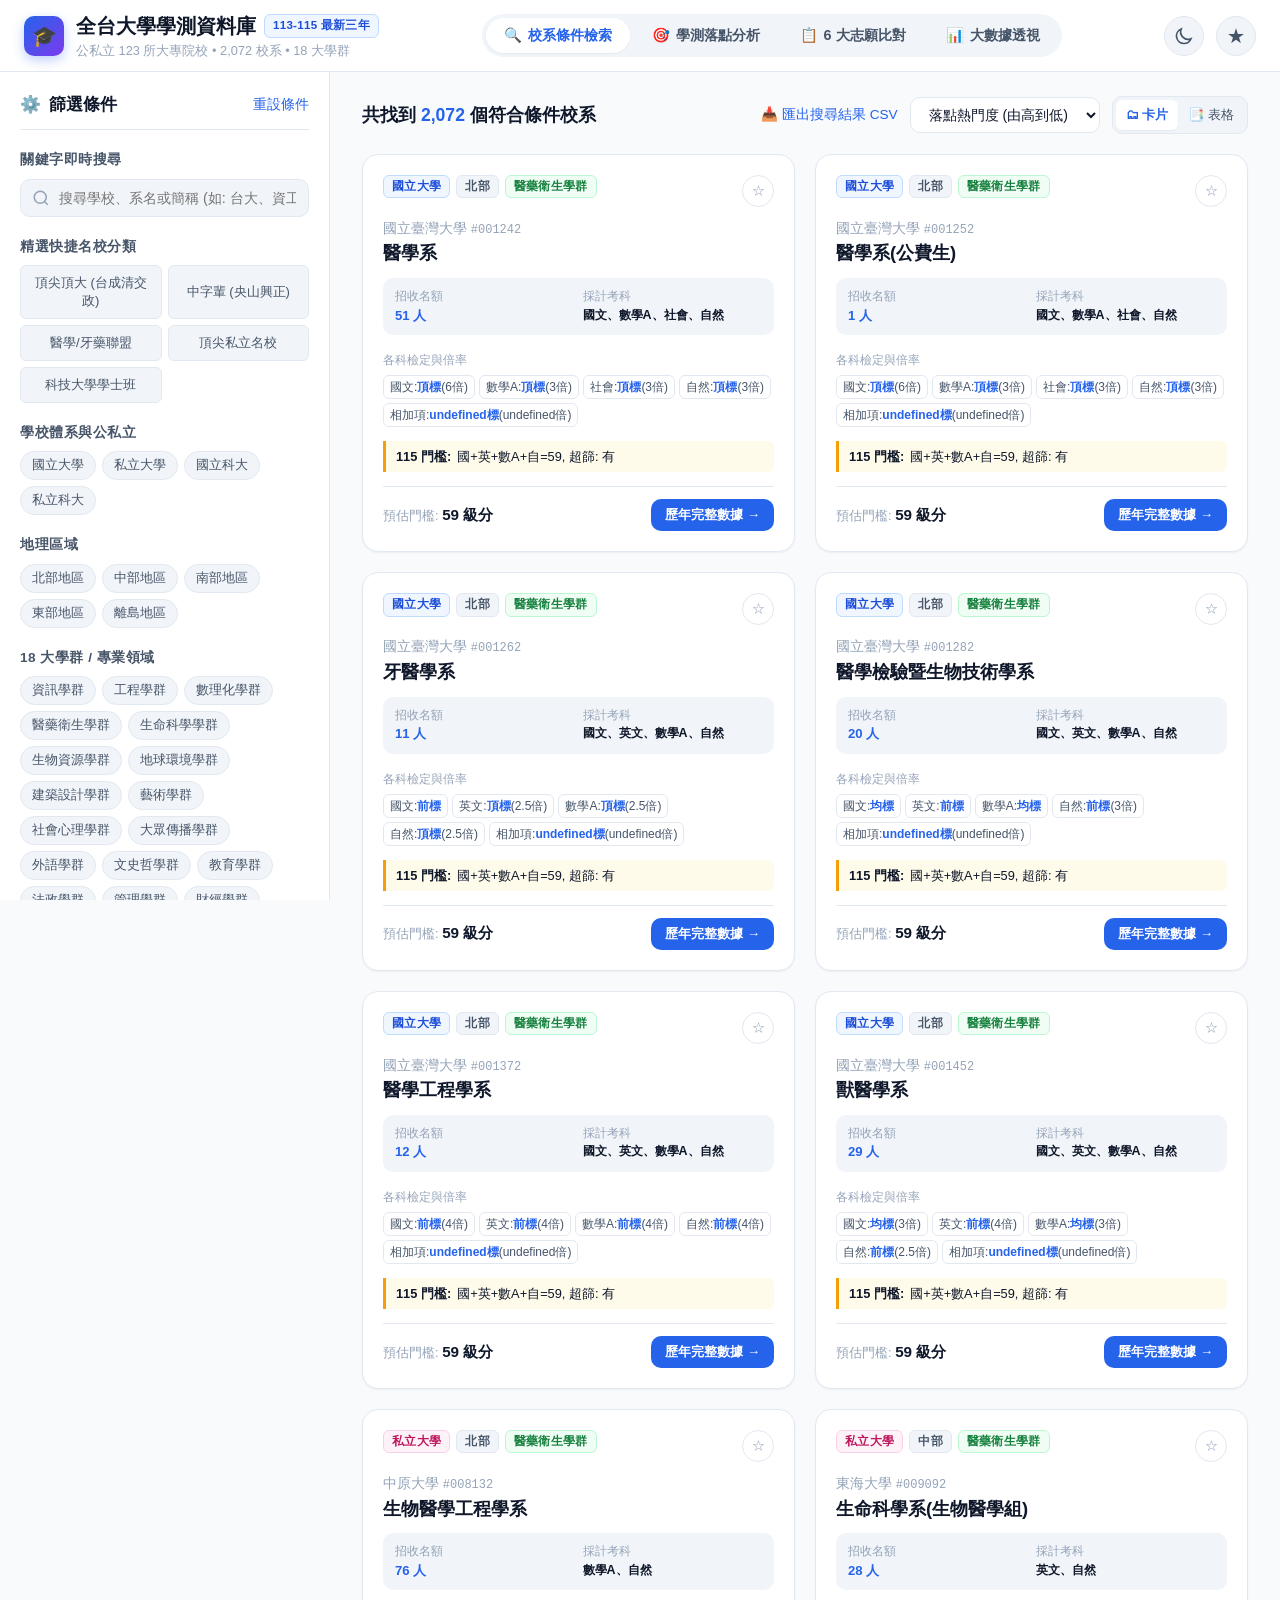
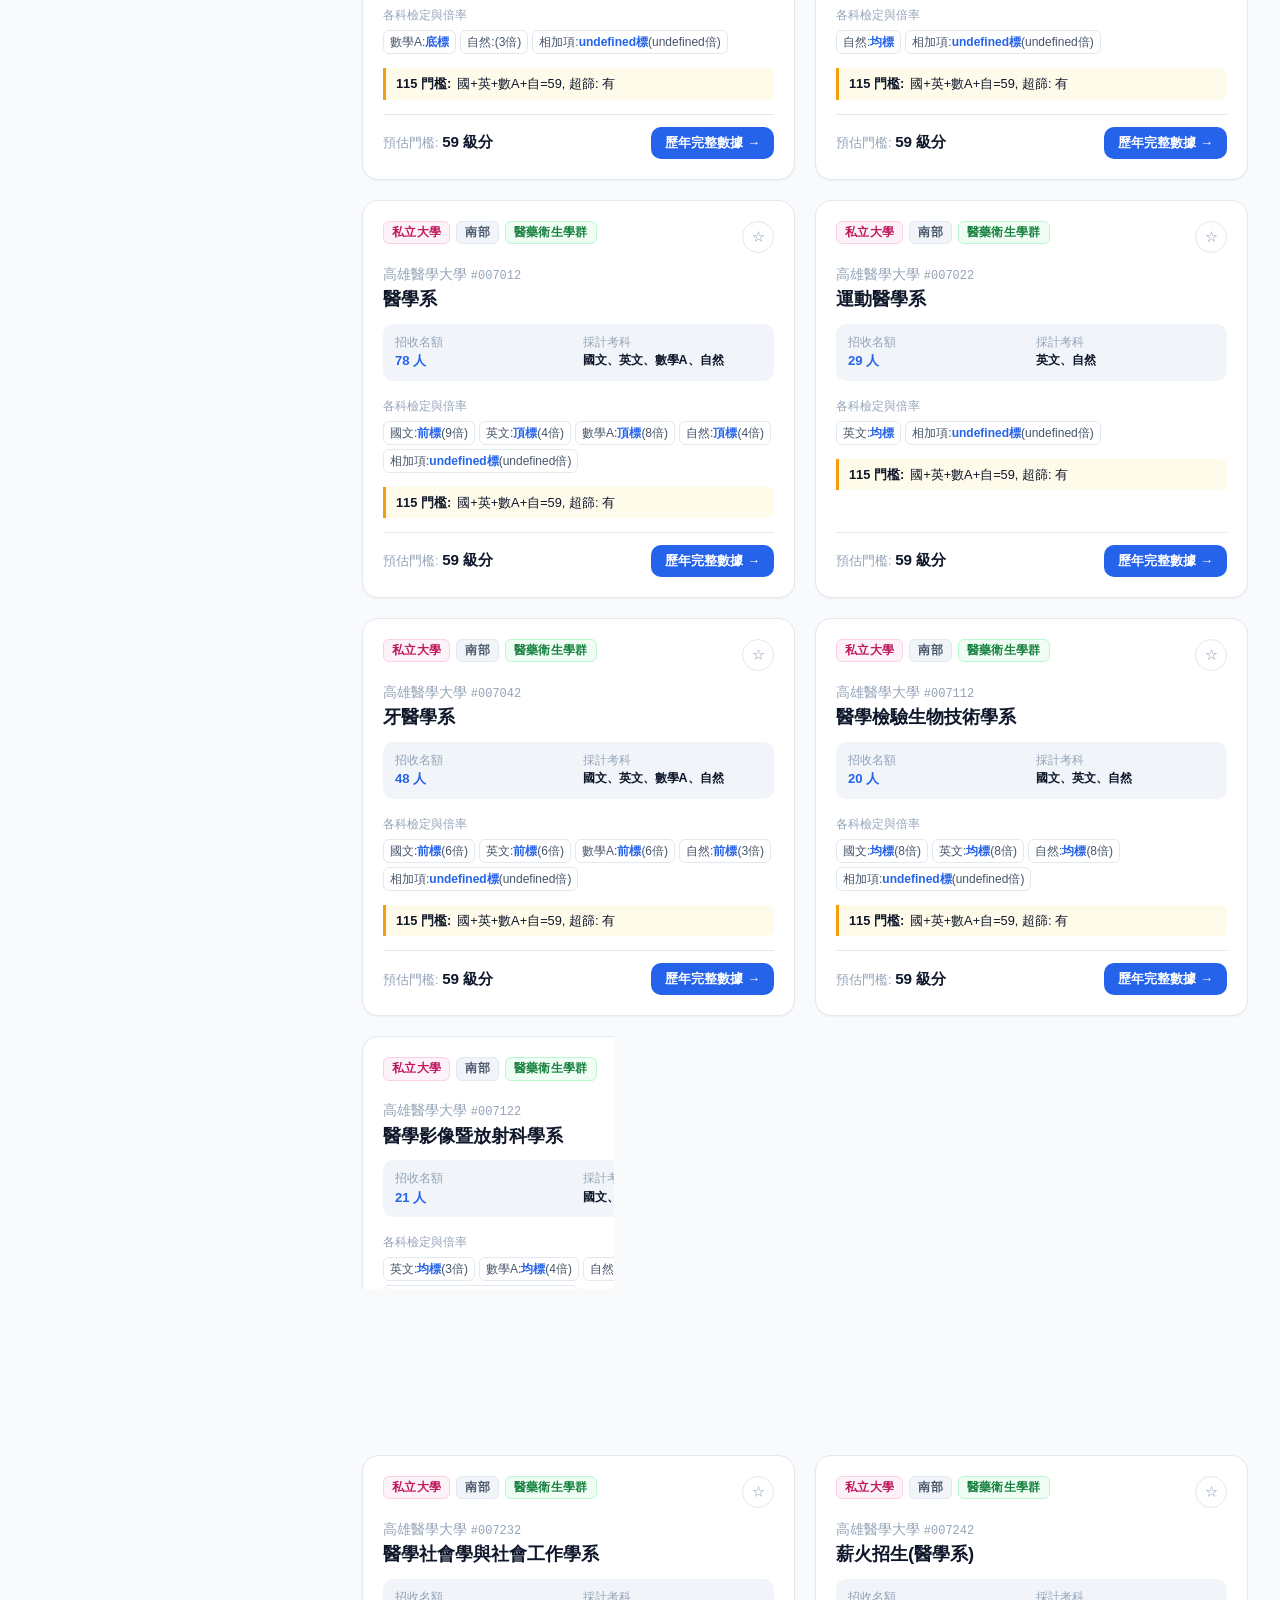
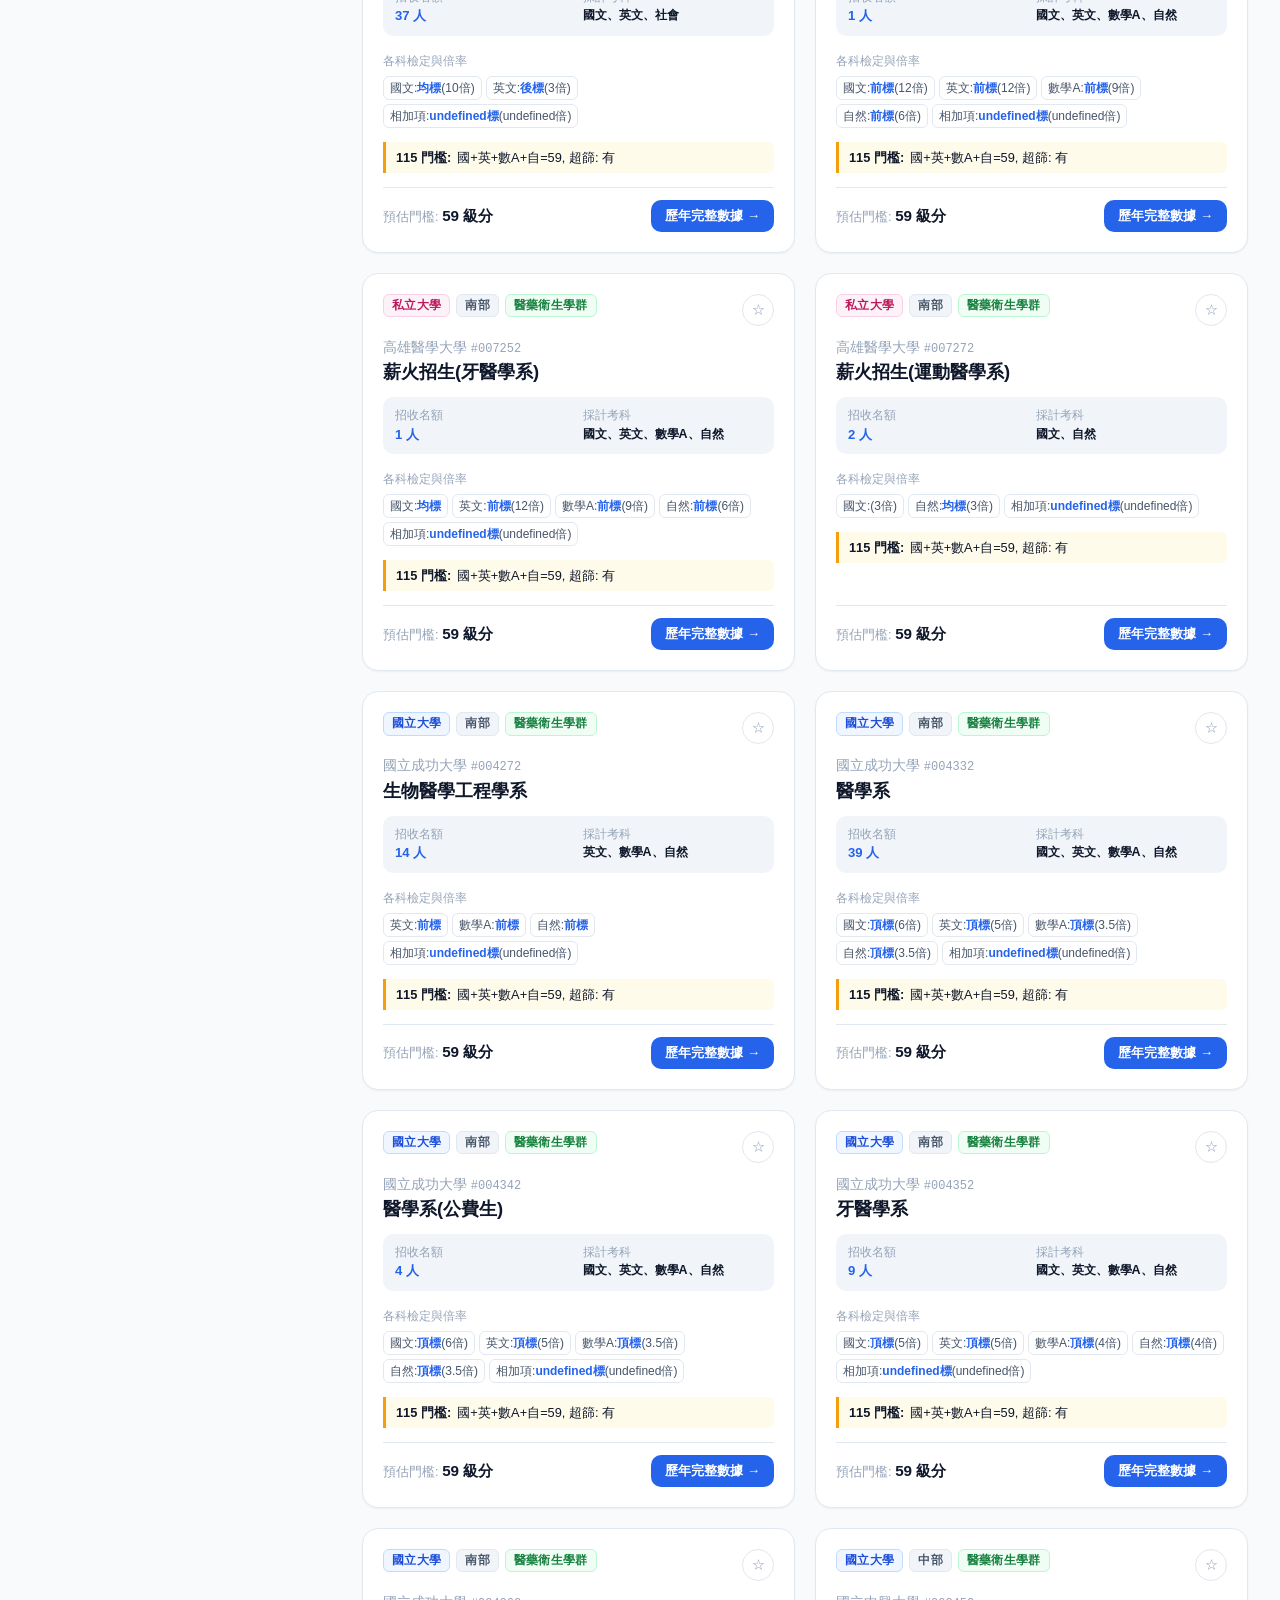
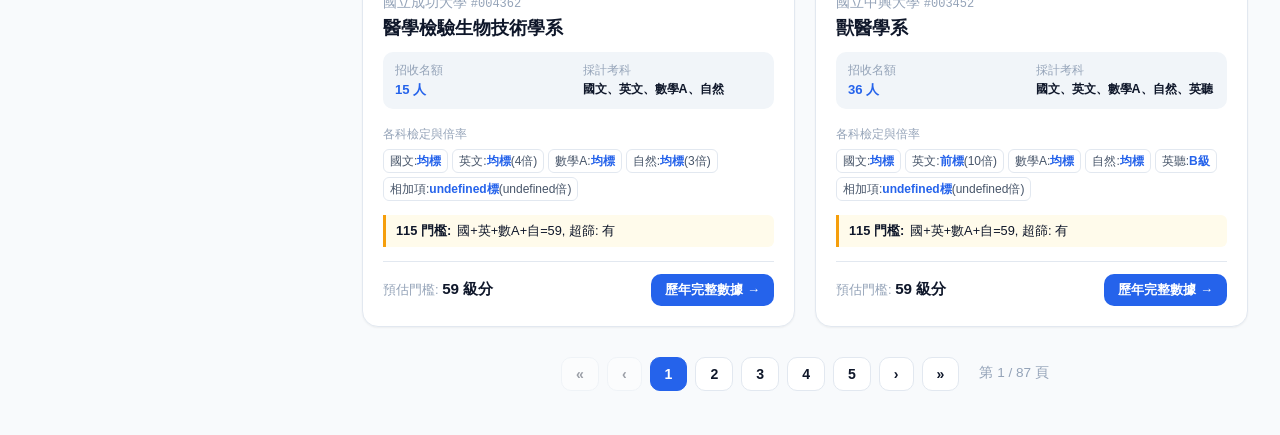
==== commit 3e498c37: "Add files via upload" ====
--- a/index.html
+++ b/index.html
@@ -4,7 +4,7 @@
   <meta charset="UTF-8">
   <meta name="viewport" content="width=device-width, initial-scale=1.0, maximum-scale=5.0, viewport-fit=cover">
   <title>全台大專院校近三年學測錄取成績與科系標準資料庫</title>
-  <meta name="description" content="完整收錄全台123所公私立大學、2,072個科系近三年（111-113學年度）學測檢定標準、篩選倍率、最低錄取門檻與超額篩選級分，提供多樣性條件篩選與智能落點分析。">
+  <meta name="description" content="完整收錄全台123所公私立大學、2,072個科系最新三年（113-115學年度）學測檢定標準、篩選倍率、最低錄取門檻與超額篩選級分，提供多樣性條件篩選與智能落點分析。">
   <link rel="stylesheet" href="css/style.css">
   <link rel="icon" href="data:image/svg+xml,<svg xmlns=%22http://www.w3.org/2000/svg%22 viewBox=%220 0 100 100%22><text y=%22.9em%22 font-size=%2290%22>🎓</text></svg>">
 </head>
@@ -17,7 +17,7 @@
       <div>
         <div class="brand-title">
           全台大學學測資料庫
-          <span class="badge badge-public badge-year">111-113 三年</span>
+          <span class="badge badge-public badge-year">113-115 最新三年</span>
         </div>
         <div class="brand-subtitle">公私立 123 所大專院校 • 2,072 校系 • 18 大學群</div>
       </div>
@@ -186,7 +186,7 @@
       </div>
 
       <div style="margin-top: auto; padding-top: 16px; border-top: 1px solid var(--border-color); font-size: 0.78rem; color: var(--text-muted); line-height: 1.6;">
-        資料來源：教育部統計處、大學甄選入學委員會（CAC）歷年篩選標準一覽表，包含 111-113 學年度完整資料。
+        資料來源：教育部統計處、大學甄選入學委員會（CAC）歷年篩選標準一覽表，包含 113-115 學年度完整資料。
       </div>
 
       <!-- Mobile Sticky Apply Button inside drawer -->
